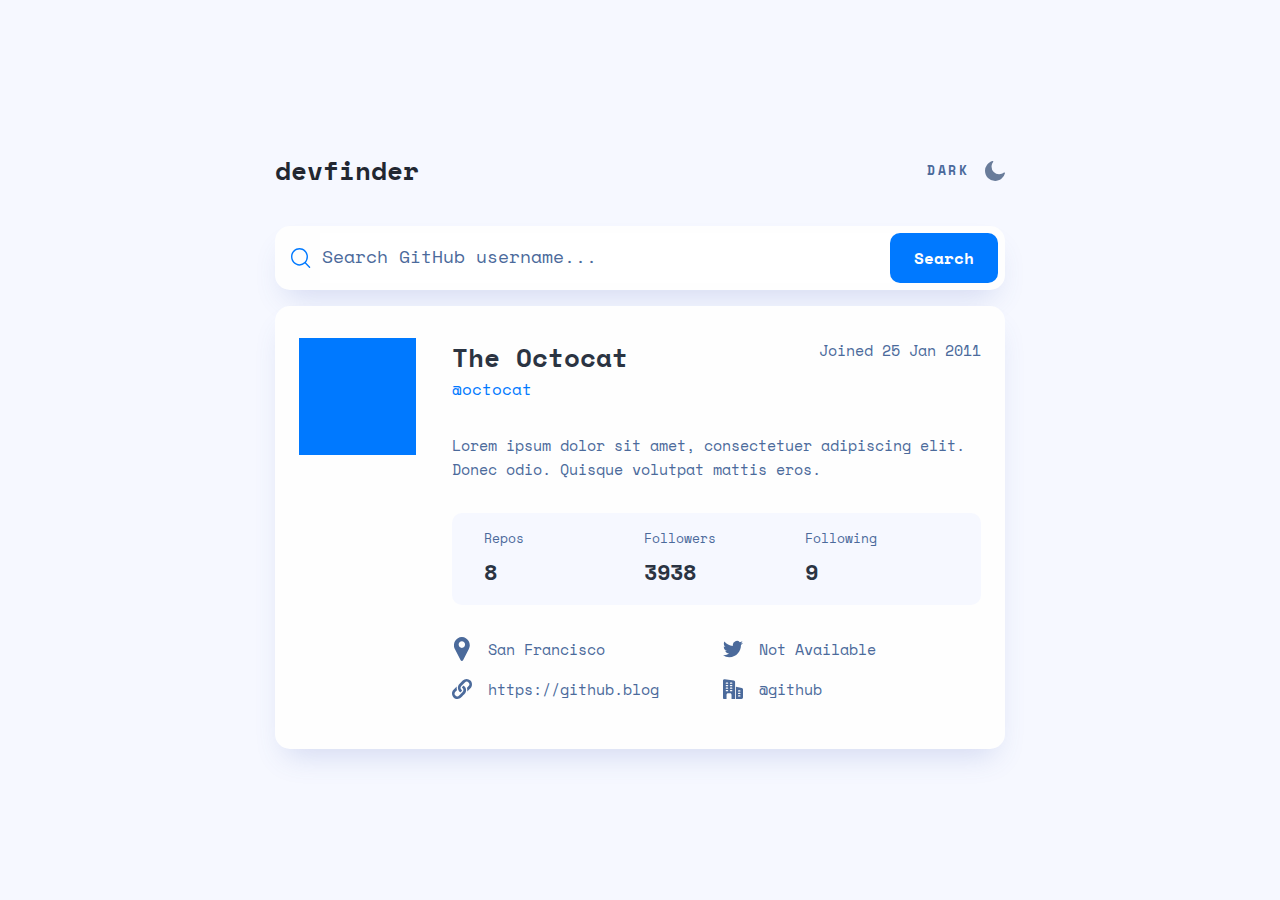
==== index-flex.html @ b751626f "Add files to test alt flexbox layouts" ====
<!DOCTYPE html>
<html lang="en">
<head>
  <meta charset="UTF-8">
  <meta name="viewport" content="width=device-width, initial-scale=1.0">

  <link rel="icon" type="image/png" sizes="32x32" href="./assets/favicon-32x32.png">
  <link rel="preconnect" href="https://fonts.googleapis.com">
  <link rel="preconnect" href="https://fonts.gstatic.com" crossorigin>
  <link href="https://fonts.googleapis.com/css2?family=Space+Mono:wght@400;700&display=swap" rel="stylesheet">
  <link rel="stylesheet" href="./css/styles-flex.css">
  <title>Frontend Mentor | GitHub user search app</title>
</head>
<body>
  <div class="container">
     <header class="header">
      <h1>devfinder</h1>
      <div class="mode-container">
        <a href="#" id="mode-switch" class="mode-switch"><span>Dark</span> <img src="./assets/icon-moon.svg" alt="Moon icon" class="mode-icon"></a>
      </div>
     </header>

     <main>
      <!-- Search form -->
      <form class="search-form" action="">
        <div class="input-container">
          <img src="./assets/icon-search.svg" alt="Search icon" class="search-icon">
          <input class="search-input" type="text" placeholder="Search GitHub username...">
        </div>
        <button class="btn search-btn">Search</button>
      </form>

      <!-- Search Results Section-->
      <section class="results-section">

        <figure class="avatar-container">
          <img src="" alt="" class="user-avatar">
        </figure>
        <!-- user info header and user bio -->
        <div class="user-info-container">
          <div class="user-info__header">
            <div class="user-meta">
              <div class="user__name-container">
                <h2 id="user-name" class="user-name fw-700">The Octocat</h2>
                <h3 id="user-handle" class="user-handle fw-400">@octocat</h3>
              </div>
              <p>Joined <span id="user-joined-date">25 Jan 2011</span></p>
            </div>
          </div>
          <div class="bio-container">
            <p class="user-bio">Lorem ipsum dolor sit amet, consectetuer adipiscing elit. Donec odio. Quisque volutpat mattis eros.</p>
          </div>

          <div class="github-meta">
            <div class="meta-col">
              <h4 class="fw-400">Repos</h4>
              <p class="meta-result fw-700">8</p>
            </div>
            <div class="meta-col">
              <h4 class="fw-400">Followers</h4>
              <p class="meta-result fw-700">3938</p>
            </div>
            <div class="meta-col">
              <h4 class="fw-400"> Following</h4>
              <p class="meta-result fw-700">9</p>
            </div>
          </div>
  
          <div class="user-contact">
            <!-- left col - tablet/desktop -->
            <div class="contact-col">
              <div class="contact-item">
                <img src="./assets/icon-location.svg" alt="" class="icon-contact">
                <p id="user-loaction">San Francisco</p>
              </div>
              <div class="contact-item">
                <img src="./assets/icon-website.svg" alt="" class="icon-contact">
                <p id="user-website">https://github.blog</p>
              </div>
            </div>
            <!-- right col - tablet/desktop -->
            <div class="contact-col">
              <div class="contact-item">
                <img src="./assets/icon-twitter.svg" alt="" class="icon-contact">
                <p id="user-twitter">Not Available</p>
              </div>
              <div class="contact-item">
                <img src="./assets/icon-company.svg" alt="" class="icon-contact">
                <p id="user-company">@github</p>
              </div>
            </div>
          </div>

        </div>

      </section>
     </main>

  </div>
 

  <script src="./js/app.js"></script>
</body>
</html>
---- css/styles-flex.css ----
/* ----------------- */
/* Custom Properties */
/* ----------------- */
:root {
  /* colors */
  /* light-mode */
  --clr-white: #FEFEFE;
  --clr-offwhite: #F6F8FF;
  --clr-blue-primary: #0079FF; 
  --clr-gray: #697C9A;
  --clr-blue-secondary: #4B6A9B;
  --clr-lm-dark: #2B3442;
  /* dark mode */
  /* active state search btn - both modes */
  --clr-blue-secondary__active: #60ABFF;
  --clr-dm-dark: #141D2F;
  --clr-dm-primary: #1E2A47; 
/* 
  font-family , monospace;
  font-weights - 400 (reg), 700 (bold)
*/
  --ff-body: 'Space Mono', monospace;
  /* font sizes, weights, line-heights*/
  /* 26px/700/38px line height */
  --fs-700: 1.625rem;
  /* 16px */
  --fs-600: 1rem;
  /* button - 14px */
  --fs-500: 0.875rem;
  /* Body - 13px/400/20px line height */
  --fs-400: 0.813rem;
  /* 11px */
  --fs-300: 0.7rem;
}

@media (min-width: 40em) {
  :root {
    /* 22px/700/33px line height */
    --fs-600: 1.375rem;
    /* 16px */
    --fs-500: 1rem;
    /* 15px */
    --fs-400: 0.938rem;
    /* 13px */
    --fs-300: 0.813rem;
  }
}

 
/* ======================== */
/* Reset and General Styles */
/* ======================== */

html {
  font-size: 100%;
  box-sizing: border-box;
}

*,
*::before,
*::after {
  box-sizing: inherit;
}

body {
  margin: 0;
  padding: 0 1.5em;
  font-family: var(--ff-body);
  text-align: left;
  line-height: 1.6;
  min-height: 100vh;
  display: flex;
  flex-direction: column;
  align-items: center;
  justify-content: center;
  background-color: var(--clr-offwhite);
  color: var(--clr-blue-secondary);
}

h1,
h2,
h3,
h4,
h5,
h6,
p,
figure,
picture {
  margin: 0;
}

img,
picture {
  max-width: 100%;
  min-height: 100%;
}

img {
  display: block;
}

input,
button,
textarea,
select {
  font: inherit;
}

/* Typography */

.fw-700 { font-weight: 700; }
.fw-400 { font-weight: 400; }

h1, h2, h3, h4 {
  line-height: 1.5;
}

h1 {
  font-size: var(--fs-700);
  color: #222731;
}

h2 {
  font-size: var(--fs-600);
}

h3 {
  font-size: var(--fs-400);
}

h4 {
  font-size: var(--fs-300);
}

@media (min-width: 40em) {
  body {
    padding: 0 6em;
  }

  h2 {
    font-size: var(--fs-700);
  }
}


/* Utility classes */
.container {
  max-width: 730px;
  width: 100%;
  /* border: 1px solid gray; */
}

/* Components*/
.btn {
  /* width: 100%; */
  padding: 0.9em 1.2em;
  cursor: pointer;
  font-family: inherit;
  font-size: var(--fs-500);
  font-weight: 700;
  line-height: 1.5;
  border: none;
  border-radius: 10px;
  background: var(--clr-blue-primary);
  color: var(--clr-white);

  display: inline-flex;
  align-items: center;
  justify-content: center;
  align-self: start;

  transition: 200ms all ease-in-out;
}

@media (min-width: 40em) {
  .btn {
    padding: 0.8em 1.5em;
  }
}

/* Header */
.header {
  margin-bottom: 36px;
  display: flex;
  align-items: center;
  justify-content: space-between;
  /* border: 1px solid green; */
}

.mode-container {
  /* display: flex;
  align-items: center;
  justify-content: center; */
}

.mode-switch {
  display: flex;
  font-size: 13px;
  font-weight: 700;
  line-height: 19.25px;
  letter-spacing: 2.5px;
  text-transform: uppercase;
  text-decoration: none;
  color: inherit;

}

.mode-icon {
  margin-left: 1rem;
  display: inline-block;
  width: 20px;
  height: 20px;
}

/* Search section */

.search-form,
.results-section {
  background-color: var(--clr-white);
  box-shadow: 0px 16px 30px -10px rgba(70, 96, 187, 0.198567);
  border-radius: 15px;
}

.search-form {
  margin-bottom: 1em;
  padding: 7px 7px 7px 16px;
  display: flex;
  justify-content: space-between;
}

.input-container {
  width: 100%;
  display: flex;
}

.search-icon {
  margin-right: 9px;
  object-fit: contain;
  width: 20px;
}

.search-input {
  width: 100%;
  border: none;
}

.search-input::placeholder {
  font-size: 13px;
  line-height: 25px;
  color: var(--clr-blue-secondary);

}

@media (min-width: 40em) {
  .search-input::placeholder {
    font-size: 18px;
  }
}







/* Results section */

.results-section {
  padding: 2em 1.5em 3em;
  display: flex;
  flex-direction: column;
}

.avatar-container {
  min-width: 70px;
  height: 70px;

  background-color: var(--clr-blue-primary);
}

.user-avatar {

}

.user-info-container {

}


.user-info__header {
  display: flex;
}

.user-name {
  color: var(--clr-lm-dark);
}

.user-handle {
  color: var(--clr-blue-primary);
}

.user-meta > p {
  font-size: var(--fs-400);
}



/* .avatar-container {
  width: 70px;
  height: 70px;
  border-radius: 50%;
  background-color: var(--clr-blue-primary);
  grid-area: userAvatar;
} */

@media (min-width: 40em) {
  .avatar-container {
    min-width: 117px;
    height: 117px;
  }
  .user-info__header {
    padding-left: 1em;
  }
  .user-handle {
    font-size: var(--fs-500);
  }

}

@media (min-width: 56em) {
  .results-section {
    flex-direction: row;
    gap: 2.25em;
  }
  .user-avatar {

  }
 .user-info__header {
    padding-left: 0;
  }
  .user-meta {
    display: flex;
    justify-content: space-between;
    align-items: flex-start;
    width: 100%;
  }
}

.bio-container {
  grid-area: userBio;
}

.user-bio {
  margin-top: 2rem;
  font-size: var(--fs-400);
}

/* Github meta */
.github-meta {
  margin-top: 1.5em;
  padding: 1.2em 0.875em;
  background: var(--clr-offwhite);
  border-radius: 10px;

  display: grid;
  grid-auto-flow: column;
  grid-auto-columns: 1fr;
  gap: 1rem;

  grid-area: userMeta;
}


.meta-col {
  text-align: center;
}


.meta-col > h4 {
  margin-bottom: .4em;
}

.meta-result {
  font-size: var(--fs-600);
  color: var(--clr-lm-dark);
}


/* User contact */
.user-contact {
  margin-top: 2rem;
  font-size: var(--fs-400);

  display: flex;
  flex-direction: column;
  gap: 1rem;
  grid-area: userContact;
}

.contact-col {
  display: flex;
  flex-direction: column;
  gap: 1rem;
}


.contact-item {
  display: flex;
  gap: 1rem;
}

.icon-contact {
  width: 20px;
  height: 20px;
  object-fit: contain;
}

@media (min-width: 40em) {
  .github-meta {
    margin-top: 2em;
    padding: 1em 2em;
  }
  .meta-col {
    text-align: left;
  }

}

@media (min-width: 44em) {
  .user-contact {
    flex-direction: row;
    gap: 4rem;
  }
}
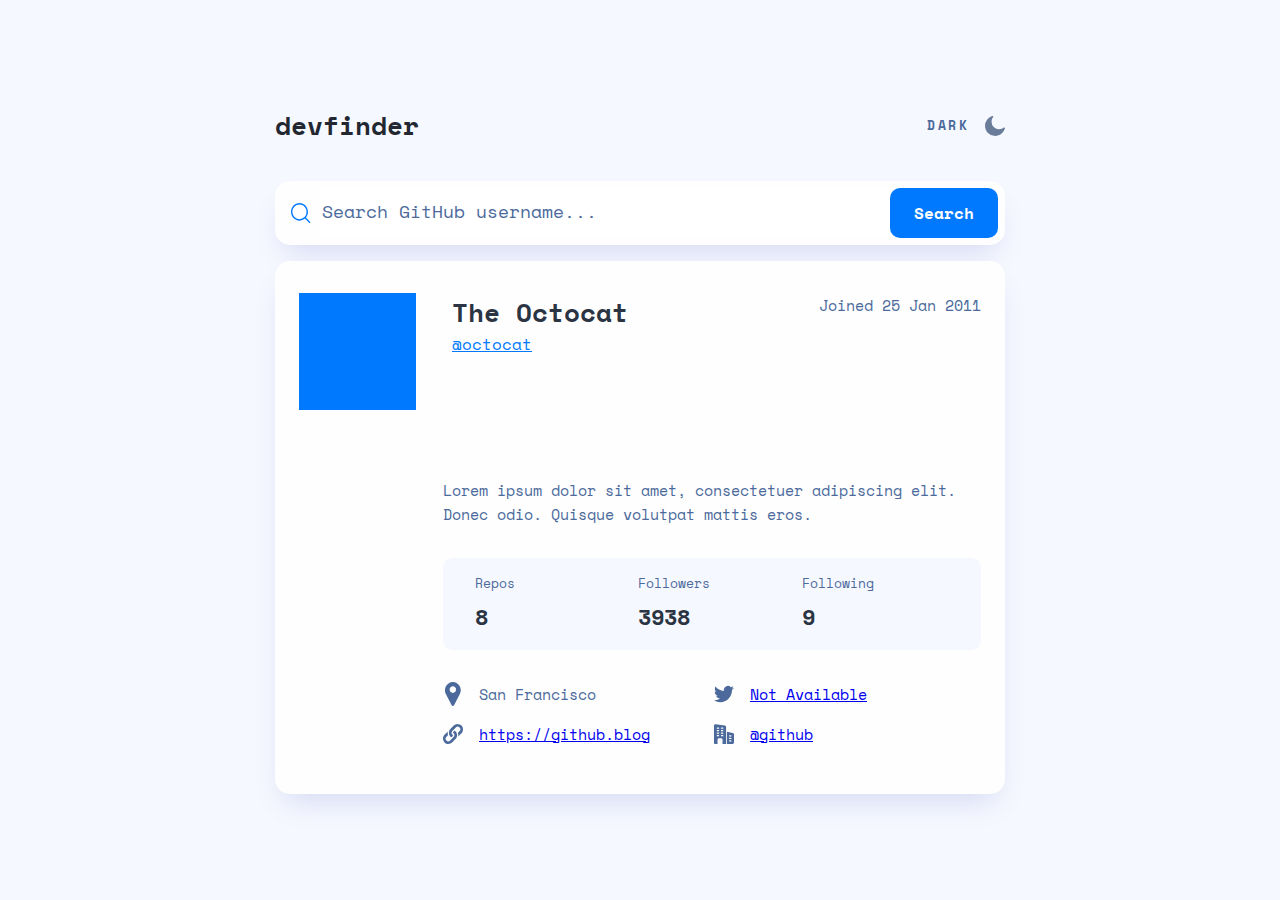
==== commit e1a668b2: "Additional flex styles for results section" ====
--- a/index-flex.html
+++ b/index-flex.html
@@ -32,25 +32,28 @@
 
       <!-- Search Results Section-->
       <section class="results-section">
+        <div class="user-info__header">
 
-        <figure class="avatar-container">
-          <img src="" alt="" class="user-avatar">
-        </figure>
+          <div class="avatar-container">
+            <img src="" alt="" class="user-avatar">
+          </div>
+
+          <div class="user-meta">
+            <!-- flex container -->
+            <div class="user-name-container">
+              <h2 id="user-name" class="user-name fw-700">The Octocat</h2>
+              <a href="#" id="user-handle" class="user-handle fw-400">@octocat</a>
+            </div>
+            <p>Joined <span id="user-joined-date">25 Jan 2011</span></p>
+          </div>
+
+        </div>
+
         <!-- user info header and user bio -->
         <div class="user-info-container">
-          <div class="user-info__header">
-            <div class="user-meta">
-              <div class="user__name-container">
-                <h2 id="user-name" class="user-name fw-700">The Octocat</h2>
-                <h3 id="user-handle" class="user-handle fw-400">@octocat</h3>
-              </div>
-              <p>Joined <span id="user-joined-date">25 Jan 2011</span></p>
-            </div>
-          </div>
-          <div class="bio-container">
-            <p class="user-bio">Lorem ipsum dolor sit amet, consectetuer adipiscing elit. Donec odio. Quisque volutpat mattis eros.</p>
-          </div>
-
+          <!-- user bio/summary -->
+          <p class="user-bio">Lorem ipsum dolor sit amet, consectetuer adipiscing elit. Donec odio. Quisque volutpat mattis eros.</p>
+          <!-- github metadata -->
           <div class="github-meta">
             <div class="meta-col">
               <h4 class="fw-400">Repos</h4>
@@ -66,6 +69,25 @@
             </div>
           </div>
   
+          <!-- <ul class="user-contact">
+            <li>
+              <img src="./assets/icon-location.svg" alt="" class="icon-contact">
+              <p id="user-loaction">San Francisco</p>
+            </li>
+            <li>
+              <img src="./assets/icon-website.svg" alt="" class="icon-contact">
+              <a href="#" id="user-website">https://github.blog</a>
+            </li>
+            <li>
+              <img src="./assets/icon-twitter.svg" alt="" class="icon-contact">
+              <a href="#" id="user-twitter">Not Available</a>
+            </li>
+            <li>
+              <img src="./assets/icon-company.svg" alt="" class="icon-contact">
+              <a href="#" id="user-company">@github</a>
+            </li>
+          </ul> -->
+
           <div class="user-contact">
             <!-- left col - tablet/desktop -->
             <div class="contact-col">
@@ -75,18 +97,18 @@
               </div>
               <div class="contact-item">
                 <img src="./assets/icon-website.svg" alt="" class="icon-contact">
-                <p id="user-website">https://github.blog</p>
+                <a href="#" id="user-website">https://github.blog</a>
               </div>
             </div>
             <!-- right col - tablet/desktop -->
             <div class="contact-col">
               <div class="contact-item">
                 <img src="./assets/icon-twitter.svg" alt="" class="icon-contact">
-                <p id="user-twitter">Not Available</p>
+                <a href="#" id="user-twitter">Not Available</a>
               </div>
               <div class="contact-item">
                 <img src="./assets/icon-company.svg" alt="" class="icon-contact">
-                <p id="user-company">@github</p>
+                <a href="#" id="user-company">@github</a>
               </div>
             </div>
           </div>
--- a/css/styles-flex.css
+++ b/css/styles-flex.css
@@ -258,11 +258,6 @@
 }
 
 
-
-
-
-
-
 /* Results section */
 
 .results-section {
@@ -278,17 +273,10 @@
   background-color: var(--clr-blue-primary);
 }
 
-.user-avatar {
-
-}
-
-.user-info-container {
-
-}
-
 
 .user-info__header {
   display: flex;
+  gap: 1.125em;
 }
 
 .user-name {
@@ -319,8 +307,9 @@
     height: 117px;
   }
   .user-info__header {
-    padding-left: 1em;
-  }
+    gap: 2.25em;
+  }
+
   .user-handle {
     font-size: var(--fs-500);
   }
@@ -329,7 +318,6 @@
 
 @media (min-width: 56em) {
   .results-section {
-    flex-direction: row;
     gap: 2.25em;
   }
   .user-avatar {
@@ -344,11 +332,13 @@
     align-items: flex-start;
     width: 100%;
   }
-}
-
-.bio-container {
-  grid-area: userBio;
-}
+
+  .user-info-container {
+    margin-left: 9rem;
+  }
+
+}
+
 
 .user-bio {
   margin-top: 2rem;
@@ -432,3 +422,6 @@
     gap: 4rem;
   }
 }
+
+
+/*** Dark Mode Styles/Classes ***/